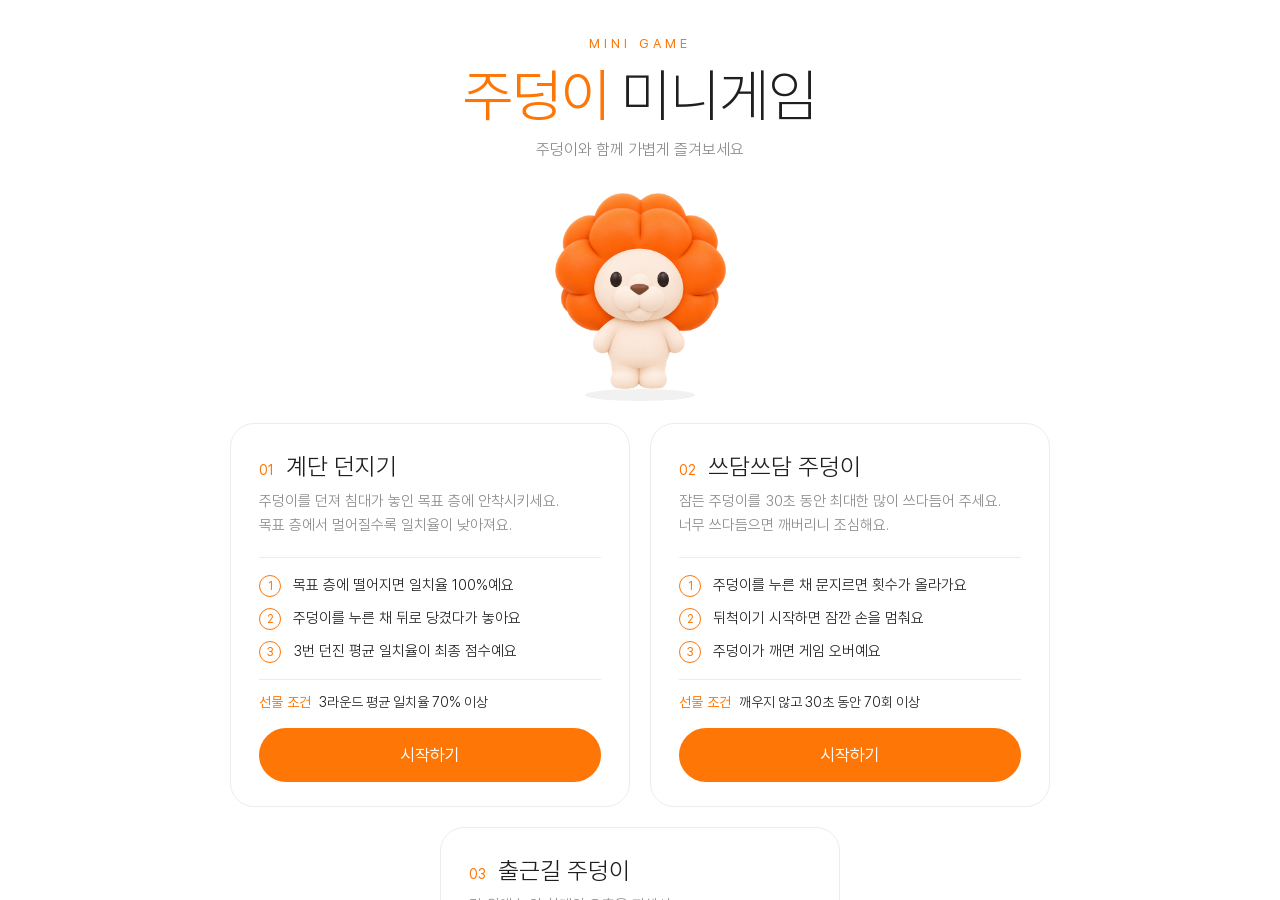
==== index.html @ 192bb9e8 "Add files via upload" ====
<!DOCTYPE html>
<html lang="ko">
<head>
<meta charset="utf-8">
<meta name="viewport" content="width=device-width, initial-scale=1, maximum-scale=1, user-scalable=no">
<title>주덩이 미니게임</title>
<link rel="stylesheet" href="css/style.css">
</head>
<body>

<!-- 시작 페이지 -->
<section id="home" class="screen on">
 <div class="home-inner">
  <div class="home-head">
    <div class="eyebrow">MINI GAME</div>
    <h1 class="home-title"><b>주덩이</b> 미니게임</h1>
    <p class="home-sub">주덩이와 함께 가볍게 즐겨보세요</p>
  </div>
  <div class="hero"><img src="images/judeong.png" alt="주덩이" draggable="false"></div>
  <div class="cards">
    <div class="card">
      <div class="card-top"><span class="card-no">01</span><h2 class="card-title">계단 던지기</h2></div>
      <p class="card-desc">주덩이를 던져 침대가 놓인 목표 층에 안착시키세요.<br>목표 층에서 멀어질수록 일치율이 낮아져요.</p>
      <ul class="how">
        <li><span>1</span>목표 층에 떨어지면 일치율 100%예요</li>
        <li><span>2</span>주덩이를 누른 채 뒤로 당겼다가 놓아요</li>
        <li><span>3</span>3번 던진 평균 일치율이 최종 점수예요</li>
      </ul>
      <div class="gift"><i>선물 조건</i>3라운드 평균 일치율 70% 이상</div>
      <button class="btn btn-point" id="startBtn">시작하기</button>
    </div>
    <div class="card">
      <div class="card-top"><span class="card-no">02</span><h2 class="card-title">쓰담쓰담 주덩이</h2></div>
      <p class="card-desc">잠든 주덩이를 30초 동안 최대한 많이 쓰다듬어 주세요.<br>너무 쓰다듬으면 깨버리니 조심해요.</p>
      <ul class="how">
        <li><span>1</span>주덩이를 누른 채 문지르면 횟수가 올라가요</li>
        <li><span>2</span>뒤척이기 시작하면 잠깐 손을 멈춰요</li>
        <li><span>3</span>주덩이가 깨면 게임 오버예요</li>
      </ul>
      <div class="gift"><i>선물 조건</i>깨우지 않고 30초 동안 70회 이상</div>
      <button class="btn btn-point" id="petStartBtn">시작하기</button>
    </div>
    <div class="card">
      <div class="card-top"><span class="card-no">03</span><h2 class="card-title">출근길 주덩이</h2></div>
      <p class="card-desc">길 위에 놓인 침대의 유혹을 피해서<br>회사까지 무사히 출근해 주세요.</p>
      <ul class="how">
        <li><span>1</span>← → 키나 화면 왼쪽·오른쪽을 눌러 길을 바꿔요</li>
        <li><span>2</span>침대·베개·이불·소파에 3번 닿으면 잠들어요</li>
        <li><span>3</span>커피를 마시면 졸음이 1칸 줄어요</li>
      </ul>
      <div class="gift"><i>선물 조건</i>잠들지 않고 회사(500m)까지 도착하기</div>
      <button class="btn btn-point" id="cmStartBtn">시작하기</button>
    </div>
  </div>
 </div>
</section>

<!-- 계단 던지기 -->
<section id="game" class="screen">
  <header class="topbar">
    <button class="back" id="backBtn" aria-label="처음으로">
      <svg width="18" height="18" viewBox="0 0 24 24" fill="none" stroke="currentColor" stroke-width="1.5" stroke-linecap="round" stroke-linejoin="round"><path d="M15 18l-6-6 6-6"/></svg>
      <span>처음으로</span>
    </button>
    <div class="target"><small>목표</small><strong id="targetTxt">7층</strong></div>
    <div class="round"><span class="goal-chip">선물 조건 평균 70%</span>라운드 <b id="roundTxt">1</b> / 3</div>
  </header>
  <div class="stage" id="stage">
    <canvas id="cv"></canvas>
    <div class="hint" id="hint">주덩이를 누른 채 뒤로 당겼다 놓아 던지세요</div>
    <div class="goal-pop" id="goalPop">골인!</div>

    <div class="result" id="resultCard">
      <span class="r-badge" id="rBadge">침대 골인</span>
      <div class="r-pct"><span id="rPct">0</span><em>%</em></div>
      <div class="r-label">일치율</div>
      <div class="r-floors">
        <div><small>목표 층</small><b id="rTarget">7층</b></div>
        <div><small>착지 층</small><b id="rLand">5층</b></div>
      </div>
      <button class="btn btn-point" id="nextBtn">다음 라운드</button>
    </div>

    <div class="result" id="finalCard">
      <span class="r-badge" id="fBadge">최종 결과</span>
      <div class="r-pct"><span id="fPct">0</span><em>%</em></div>
      <div class="r-label">평균 일치율</div>
      <div class="r-goal" id="fGoal"></div>
      <ul class="r-list" id="fList"></ul>
      <div class="r-actions">
        <button class="btn btn-point" id="againBtn">다시 하기</button>
        <button class="btn btn-line" id="homeBtn">처음으로</button>
      </div>
    </div>
  </div>
</section>

<!-- 쓰담쓰담 주덩이 -->
<section id="pet" class="screen">
  <header class="topbar">
    <button class="back" id="petBack" aria-label="처음으로">
      <svg width="18" height="18" viewBox="0 0 24 24" fill="none" stroke="currentColor" stroke-width="1.5" stroke-linecap="round" stroke-linejoin="round"><path d="M15 18l-6-6 6-6"/></svg>
      <span>처음으로</span>
    </button>
    <div class="pill" id="petPill"><small>쓰다듬기</small><strong id="petCount">0</strong><span>회</span><em>/ 70</em></div>
    <div class="clock" id="clock"><b id="petTime">30.0</b> 초</div>
  </header>
  <div class="timebar"><i id="petBar"></i></div>
  <div class="pet-stage" id="petStage">
    <div class="pet-wrap" id="petWrap">
      <div class="pet-shadow"></div>
      <div class="pet-body" id="petBody">
        <img id="petSleep" src="images/judeong-sleep.png" alt="자고 있는 주덩이" draggable="false">
        <img id="petAwake" src="images/judeong.png" alt="깬 주덩이" draggable="false">
        <div class="bubble" id="bubble"></div>
      </div>
      <div class="mark" id="mark">!?</div>
      <div class="talk" id="talk">으음…</div>
    </div>
    <div class="hint" id="petHint">주덩이를 누른 채 문질러 쓰다듬어 주세요</div>

    <div class="result" id="petResult">
      <span class="r-badge" id="pBadge">성공</span>
      <div class="r-pct"><span id="pCount">0</span><em>회</em></div>
      <div class="r-label" id="pLabel">쓰다듬은 횟수</div>
      <div class="r-goal" id="pGoal"></div>
      <div class="r-floors">
        <div><small id="pLeftLabel">남은 시간</small><b id="pLeft">0초</b></div>
        <div><small>최고 기록</small><b id="pBest">0회</b></div>
      </div>
      <div class="r-actions" style="margin-top:0">
        <button class="btn btn-point" id="petAgain">다시 하기</button>
        <button class="btn btn-line" id="petHome">처음으로</button>
      </div>
    </div>
  </div>
</section>

<!-- 출근길 주덩이 -->
<section id="commute" class="screen">
  <header class="topbar">
    <button class="back" id="cmBack" aria-label="처음으로">
      <svg width="18" height="18" viewBox="0 0 24 24" fill="none" stroke="currentColor" stroke-width="1.5" stroke-linecap="round" stroke-linejoin="round"><path d="M15 18l-6-6 6-6"/></svg>
      <span>처음으로</span>
    </button>
    <div class="pill" id="cmPill"><small>회사까지</small><strong id="cmLeft">500</strong><span>m</span></div>
    <div class="drowsy" id="cmDrowsy"><small>졸음</small><i></i><i></i><i></i></div>
  </header>
  <div class="timebar"><i id="cmBar" style="transform:scaleX(0)"></i></div>
  <div class="cm-stage" id="cmStage">
    <canvas id="cmCv"></canvas>

    <aside class="cm-side" id="cmLeftPanel">
      <div class="cm-panel">
        <b>조작 방법</b>
        <div class="cm-row"><span class="key">←</span><span class="key">→</span><em>키보드</em></div>
        <div class="cm-row"><span class="tap"><i></i><i></i></span><em>화면 왼쪽 · 오른쪽 터치</em></div>
        <div class="cm-legend">
          <div><i>피해요</i>침대 · 베개 · 이불 · 소파</div>
          <div><i>먹어요</i>커피 (졸음 1칸 회복)</div>
        </div>
      </div>
      <div class="cm-panel cm-drowsy-card" id="cmDrowsyCard">
        <b>졸음</b>
        <div class="zz" id="cmZz"><i>Z</i><i>Z</i><i>Z</i></div>
        <p id="cmDrowsyTxt">3번 부딪히면 잠들어요</p>
      </div>
    </aside>
    <aside class="cm-side" id="cmRightPanel">
      <div class="cm-track">
        <div class="cm-end">
          <svg width="26" height="26" viewBox="0 0 24 24" fill="none" stroke="currentColor" stroke-width="1.5" stroke-linecap="round" stroke-linejoin="round" aria-hidden="true"><path d="M4 21V5a1 1 0 0 1 1-1h9a1 1 0 0 1 1 1v16"/><path d="M15 10h4a1 1 0 0 1 1 1v10"/><path d="M3 21h18"/><path d="M8 8h3M8 12h3M8 16h3"/></svg>
          회사 500m
        </div>
        <div class="cm-rail"><div class="cm-fill" id="cmFill"></div>
          <div class="cm-marker" id="cmMarker"><img src="images/judeong.png" alt=""><span id="cmMarkerTxt">0m</span></div>
        </div>
        <div class="cm-end">집 0m</div>
      </div>
    </aside>

    <div class="cm-count" id="cmCount">3</div>
    <div class="cm-banner" id="cmBanner"></div>
    <div class="hint" id="cmHint">← → 키 또는 화면 왼쪽·오른쪽을 눌러 길을 바꿔요</div>

    <div class="result" id="cmResult">
      <span class="r-badge" id="cmBadge">출근 성공</span>
      <div class="r-pct" id="cmBig">0<em>초</em></div>
      <div class="r-label" id="cmLabel">회사까지 걸린 시간</div>
      <div class="r-goal" id="cmNote"></div>
      <div class="r-floors">
        <div><small id="cmL1">부딪힌 횟수</small><b id="cmV1">0번</b></div>
        <div><small id="cmL2">마신 커피</small><b id="cmV2">0잔</b></div>
      </div>
      <div class="r-actions" style="margin-top:0">
        <button class="btn btn-point" id="cmAgain">다시 하기</button>
        <button class="btn btn-line" id="cmHome">처음으로</button>
      </div>
    </div>
  </div>
</section>

<script src="js/stairs.js"></script>
<script src="js/pet.js"></script>
<script src="js/commute.js"></script>
</body>
</html>
---- css/style.css ----
/* 폰트: Pretendard (ExtraLight 200 / Light 300 / Regular 400) */
@font-face{font-family:'Pretendard';font-weight:200;font-style:normal;font-display:swap;src:url('../fonts/Pretendard-ExtraLight.woff2') format('woff2')}
@font-face{font-family:'Pretendard';font-weight:300;font-style:normal;font-display:swap;src:url('../fonts/Pretendard-Light.woff2') format('woff2')}
@font-face{font-family:'Pretendard';font-weight:400;font-style:normal;font-display:swap;src:url('../fonts/Pretendard-Regular.woff2') format('woff2')}
:root{
  --point:#FE7606;
  --point-soft:#FFF3EA;
  --ink:#1F1F1F;
  --sub:#8A8A8A;
  --line:#ECECEC;
  --bg:#FFFFFF;
}
*{box-sizing:border-box;margin:0;padding:0;-webkit-tap-highlight-color:transparent}
html,body{height:100%;background:var(--bg);color:var(--ink);
  font-family:'Pretendard',-apple-system,BlinkMacSystemFont,'Apple SD Gothic Neo',sans-serif;
  font-weight:300;overflow:hidden;word-break:keep-all;-webkit-user-select:none;user-select:none;-webkit-touch-callout:none}
button{font-family:inherit;font-weight:400;cursor:pointer;border:none;background:none;color:inherit}
.screen{position:fixed;inset:0;display:none}
.screen.on{display:flex}

/* ---------- 시작 페이지 ---------- */
#home{overflow-y:auto;-webkit-overflow-scrolling:touch}
.home-inner{margin:auto;display:flex;flex-direction:column;align-items:center;padding:36px 28px;gap:clamp(20px,3.6vh,36px);width:100%}
.cards{display:flex;flex-wrap:wrap;justify-content:center;gap:20px;width:100%}
.card{display:flex;flex-direction:column}
.card .btn{margin-top:auto}
.home-head{text-align:center}
.eyebrow{font-size:13px;letter-spacing:.32em;color:var(--point);font-weight:400}
.home-title{font-size:clamp(36px,5.4vw,58px);font-weight:200;letter-spacing:-.02em;margin-top:10px}
.home-title b{font-weight:300;color:var(--point)}
.home-sub{margin-top:10px;color:var(--sub);font-size:16px}
.hero{width:clamp(130px,19vh,210px);aspect-ratio:315/360;position:relative}
.hero img{width:100%;height:100%;object-fit:contain;animation:bob 2.6s ease-in-out infinite}
.hero::after{content:"";position:absolute;left:18%;right:18%;bottom:-10px;height:12px;border-radius:50%;
  background:#F1F1F1;animation:shadow 2.6s ease-in-out infinite;z-index:-1}
@keyframes bob{0%,100%{transform:translateY(0)}50%{transform:translateY(-12px)}}
@keyframes shadow{0%,100%{transform:scaleX(1)}50%{transform:scaleX(.8)}}

.card{width:min(400px,100%);border:1px solid var(--line);border-radius:24px;padding:28px 28px 24px;background:#fff}
.card-top{display:flex;align-items:baseline;gap:12px}
.card-no{font-size:14px;color:var(--point);font-weight:400}
.card-title{font-size:24px;font-weight:300}
.card-desc{color:var(--sub);font-size:15px;margin-top:8px;line-height:1.6}
.how{list-style:none;margin:20px 0 22px;border-top:1px solid var(--line);padding-top:16px;display:grid;gap:10px}
.how li{display:flex;gap:12px;font-size:15px;line-height:1.5}
.how li span{flex:none;width:22px;height:22px;border-radius:50%;border:1px solid var(--point);color:var(--point);
  font-size:12px;display:grid;place-items:center;font-weight:400;margin-top:1px}
.btn{display:block;width:100%;height:54px;border-radius:999px;font-size:17px;transition:transform .12s, background .2s}
.btn:active{transform:scale(.98)}
.btn-point{background:var(--point);color:#fff}
.btn-point:hover{background:#F06E00}
.btn-line{border:1px solid var(--line);background:#fff}
.btn-line:hover{border-color:#D6D6D6}

/* ---------- 게임 ---------- */
#game{flex-direction:column}
.topbar{flex:none;height:76px;display:grid;grid-template-columns:1fr auto 1fr;align-items:center;padding:0 24px;position:relative;z-index:2}
.back{justify-self:start;font-size:15px;color:var(--sub);font-weight:300;padding:10px 4px;display:flex;align-items:center;gap:6px}
.back:hover{color:var(--ink)}
.target{display:flex;align-items:center;gap:12px;border:1px solid var(--point);border-radius:999px;padding:9px 22px 9px 18px;background:#fff}
.target small{font-size:13px;color:var(--point);font-weight:400;letter-spacing:.06em}
.target strong{font-size:24px;font-weight:300}
.round{justify-self:end;font-size:15px;color:var(--sub)}
.round b{color:var(--ink);font-weight:400}
.stage{flex:1;position:relative;min-height:0}
#cv{position:absolute;inset:0;width:100%;height:100%;touch-action:none;display:block}
.hint{position:absolute;left:50%;bottom:22px;transform:translateX(-50%);font-size:14px;color:var(--sub);
  background:rgba(255,255,255,.9);padding:8px 16px;border-radius:999px;border:1px solid var(--line);white-space:nowrap;transition:opacity .3s;pointer-events:none}
.hint.hide{opacity:0}

.result{position:absolute;left:50%;top:50%;transform:translate(-50%,-44%) scale(.96);opacity:0;pointer-events:none;
  width:min(360px,86vw);background:#fff;border:1px solid var(--line);border-radius:24px;padding:26px 26px 22px;text-align:center;
  box-shadow:0 18px 50px rgba(0,0,0,.06);transition:opacity .25s, transform .25s}
.result.on{opacity:1;pointer-events:auto;transform:translate(-50%,-50%) scale(1)}
.r-badge{display:inline-block;font-size:13px;color:var(--point);border:1px solid var(--point);border-radius:999px;padding:4px 12px;font-weight:400}
.r-badge.win{background:var(--point);color:#fff}
.r-goal{font-size:13px;color:var(--sub);margin-top:10px}
.goal-chip{font-size:13px;color:var(--point);margin-right:14px;font-weight:400}
.gift{display:flex;align-items:center;gap:8px;font-size:14px;color:var(--ink);margin:-6px 0 18px;padding-top:14px;border-top:1px solid var(--line)}
.gift i{font-style:normal;color:var(--point);font-weight:400}
.pill em{font-style:normal;font-size:14px;color:var(--sub);margin-left:2px}
.pill.reached{background:var(--point)}
.pill.reached small,.pill.reached strong,.pill.reached span,.pill.reached em{color:#fff}
.r-badge.miss{color:var(--sub);border-color:var(--line)}
.r-pct{font-size:72px;font-weight:200;letter-spacing:-.03em;line-height:1.1;margin-top:12px}
.r-pct em{font-style:normal;font-size:30px;margin-left:2px;color:var(--point)}
.r-label{font-size:13px;color:var(--sub);margin-top:2px}
.r-floors{display:grid;grid-template-columns:1fr 1fr;margin:20px 0 20px;border-top:1px solid var(--line);border-bottom:1px solid var(--line)}
.r-floors div{padding:14px 0}
.r-floors div+div{border-left:1px solid var(--line)}
.r-floors small{display:block;font-size:12px;color:var(--sub)}
.r-floors b{font-size:22px;font-weight:300}
.r-list{list-style:none;margin:18px 0 6px;border-top:1px solid var(--line)}
.r-list li{display:flex;justify-content:space-between;padding:12px 4px;border-bottom:1px solid var(--line);font-size:15px}
.r-list li span{color:var(--sub)}
.r-list li b{font-weight:300}
.r-list li .goal{color:var(--point);font-size:12px;margin-left:6px;font-weight:400}
.r-actions{display:grid;gap:10px;margin-top:18px}

.goal-pop{position:absolute;pointer-events:none;font-size:34px;font-weight:300;color:var(--point);
  transform:translate(-50%,-50%);opacity:0;white-space:nowrap}
.goal-pop.go{animation:pop 1.3s ease-out forwards}
@keyframes pop{0%{opacity:0;transform:translate(-50%,-30%) scale(.6)}20%{opacity:1;transform:translate(-50%,-80%) scale(1.08)}
  70%{opacity:1;transform:translate(-50%,-110%) scale(1)}100%{opacity:0;transform:translate(-50%,-140%) scale(1)}}


/* ---------- 쓰담쓰담 ---------- */
#pet{flex-direction:column}
.pill{display:flex;align-items:baseline;gap:8px;border:1px solid var(--point);border-radius:999px;padding:9px 22px;background:#fff}
.pill small{font-size:13px;color:var(--point);font-weight:400;letter-spacing:.04em}
.pill strong{font-size:24px;font-weight:300;min-width:1.4em;text-align:center;display:inline-block}
.pill strong.bump{animation:bump .18s ease-out}
@keyframes bump{50%{transform:scale(1.18);color:var(--point)}}
.pill span{font-size:15px}
.clock{justify-self:end;font-size:15px;color:var(--sub)}
.clock b{font-size:22px;font-weight:300;color:var(--ink);font-variant-numeric:tabular-nums;display:inline-block;min-width:2.6em;text-align:right}
.clock.low b{color:var(--point)}
.timebar{flex:none;height:3px;background:#F2F2F2;margin:0 24px;border-radius:3px;overflow:hidden}
.timebar i{display:block;height:100%;width:100%;background:var(--point);transform-origin:left center}
.pet-stage{flex:1;position:relative;min-height:0;touch-action:none;overflow:hidden}
.pet-stage::after{content:"";position:absolute;inset:0;pointer-events:none;box-shadow:inset 0 0 0 0 rgba(254,118,6,0);transition:box-shadow .3s}
.pet-stage.warn::after{animation:alertRing .5s ease-in-out infinite alternate}
@keyframes alertRing{from{box-shadow:inset 0 0 0 3px rgba(254,118,6,.18)}to{box-shadow:inset 0 0 0 10px rgba(254,118,6,.28)}}
.pet-wrap{position:absolute;left:50%;top:52%;transform:translate(-50%,-50%);
  width:min(620px,74vw,calc((100vh - 210px) * 1.15));aspect-ratio:900/639}
.pet-body{position:absolute;inset:0;transform-origin:50% 92%;will-change:transform}
.pet-body img{position:absolute;inset:0;width:100%;height:100%;object-fit:contain;pointer-events:none}
#petAwake{left:50%;bottom:0;top:auto;width:auto;height:100%;inset:auto auto 0 50%;transform:translateX(-50%);display:none}
.pet-wrap.awake #petSleep{display:none}
.pet-wrap.awake #petAwake{display:block;animation:jump .55s cubic-bezier(.2,.9,.3,1.2)}
@keyframes jump{0%{transform:translateX(-50%) translateY(10%) scale(.9,1.05)}45%{transform:translateX(-50%) translateY(-14%) scale(.96,1.04)}
  75%{transform:translateX(-50%) translateY(0) scale(1.06,.94)}100%{transform:translateX(-50%) translateY(0) scale(1)}}
.pet-shadow{position:absolute;left:14%;right:8%;bottom:-2%;height:7%;border-radius:50%;background:#F3F3F3;z-index:-1}
.bubble{position:absolute;left:58.5%;top:79.5%;width:8%;aspect-ratio:1;border-radius:50%;
  background:rgba(255,255,255,.55);border:1.5px solid #CFE3EE;transform:translate(0,-50%) scale(.6);transform-origin:0 50%;transition:opacity .2s}
.bubble::after{content:"";position:absolute;left:22%;top:20%;width:22%;height:22%;border-radius:50%;background:#fff}
.bubble.gone{opacity:0}
.bubble.pop{animation:bpop .25s ease-out forwards}
@keyframes bpop{0%{opacity:1}100%{opacity:0;transform:translate(0,-50%) scale(1.6)}}
.fx{position:absolute;pointer-events:none;white-space:nowrap}
.zzz{color:#BDBDBD;font-weight:300;animation:zzz 2.6s ease-out forwards}
@keyframes zzz{0%{opacity:0;transform:translate(0,0) scale(.6) rotate(-8deg)}15%{opacity:1}
  100%{opacity:0;transform:translate(60px,-120px) scale(1.15) rotate(8deg)}}
.poof{color:#9FC4D8;font-size:15px;animation:poof .7s ease-out forwards}
@keyframes poof{0%{opacity:0;transform:translate(-50%,0)}30%{opacity:1}100%{opacity:0;transform:translate(-50%,-26px)}}
.twitch{color:var(--sub);font-size:16px;animation:poof 1s ease-out forwards}
.heart{width:22px;height:22px;margin:-11px 0 0 -11px;animation:heart .9s ease-out forwards}
@keyframes heart{0%{opacity:0;transform:translate(0,0) scale(.4)}20%{opacity:1;transform:translate(0,-8px) scale(1.05)}
  100%{opacity:0;transform:translate(var(--dx),-70px) scale(.8)}}
.mark{position:absolute;left:66%;top:-4%;font-size:clamp(34px,5vw,54px);font-weight:300;color:var(--point);opacity:0;transform:translate(-50%,0) scale(.5);transition:opacity .2s, transform .2s}
.mark.on{opacity:1;transform:translate(-50%,0) scale(1);animation:markShake .35s ease-in-out infinite}
.mark.big{font-size:clamp(56px,8vw,88px);top:-26%;animation:none}
@keyframes markShake{0%,100%{rotate:-6deg}50%{rotate:6deg}}
.talk{position:absolute;left:12%;top:2%;font-size:16px;padding:8px 14px;border:1px solid var(--line);border-radius:16px 16px 16px 4px;background:#fff;
  opacity:0;transform:translateY(6px);transition:opacity .2s, transform .2s;white-space:nowrap}
.talk.on{opacity:1;transform:translateY(0)}

@media (max-width:700px){
  .goal-chip{display:none}
  .pill{padding:7px 16px}.pill strong{font-size:20px}.timebar{margin:0 14px}
  .topbar{padding:0 14px;height:68px}
  .target{padding:7px 16px 7px 14px}.target strong{font-size:20px}
  .back span{display:none}
}

/* ---------- 03 출근길 주덩이 ---------- */
#commute{flex-direction:column}
.drowsy{justify-self:end;display:flex;align-items:center;gap:8px}
.drowsy small{font-size:14px;color:#C55400;font-weight:400;margin-right:2px}
.drowsy i{width:20px;height:20px;border-radius:50%;border:1.5px solid #CFCFCF;box-sizing:border-box;transition:background .2s,border-color .2s}
.drowsy i.on{background:var(--point);border-color:var(--point)}
.cm-stage{flex:1;position:relative;min-height:0;touch-action:none;overflow:hidden;-webkit-user-select:none;user-select:none}
.cm-stage::after{content:"";position:absolute;inset:0;pointer-events:none}
.cm-stage.flash::after{animation:cmFlash .6s ease-out}
@keyframes cmFlash{0%{box-shadow:inset 0 0 0 10px rgba(254,118,6,.32)}100%{box-shadow:inset 0 0 0 0 rgba(254,118,6,0)}}
#cmCv{position:absolute;inset:0;width:100%;height:100%;display:block}
.cm-side{position:absolute;top:24px;width:230px;display:none}
.cm-stage.wide .cm-side{display:block}
.cm-panel{background:#fff;border:1px solid var(--line);border-radius:20px;padding:20px;display:grid;gap:14px}
.cm-panel b{font-size:14px;font-weight:400}
.cm-row{display:flex;align-items:center;gap:8px}
.cm-row em{font-style:normal;font-size:14px;color:var(--sub);margin-left:4px}
.key{width:34px;height:34px;border:1px solid #D9D9D9;border-radius:8px;display:grid;place-items:center;font-size:15px}
.tap{width:76px;height:34px;border:1px solid #D9D9D9;border-radius:8px;display:flex;overflow:hidden}
.tap i{flex:1}.tap i:first-child{background:#FFF4EB}.tap i+i{border-left:1px solid #D9D9D9}
.cm-legend{border-top:1px solid var(--line);padding-top:14px;display:grid;gap:8px;font-size:13px;line-height:1.5}
.cm-legend i{font-style:normal;color:#C55400;font-weight:400;margin-right:8px}
.cm-track{height:100%;display:flex;flex-direction:column;align-items:center;gap:34px}
#cmRightPanel{bottom:24px}
.cm-end{display:flex;flex-direction:column;align-items:center;gap:4px;font-size:13px;color:var(--sub)}
.cm-rail{flex:1;width:4px;border-radius:2px;background:#E6E6E6;position:relative}
.cm-fill{position:absolute;left:0;right:0;bottom:0;border-radius:2px;background:var(--point)}
.cm-marker{position:absolute;left:50%;transform:translate(-50%,-50%);width:44px;height:44px;border-radius:50%;background:#fff;border:2px solid var(--point);box-sizing:border-box;overflow:visible}
.cm-marker img{width:34px;display:block;margin:3px auto 0;border-radius:0 0 50% 50%;clip-path:circle(18px at 50% 46%)}
.cm-marker span{position:absolute;left:52px;top:50%;transform:translateY(-50%);font-size:13px;color:#C55400;font-weight:400;white-space:nowrap}
.cm-count{position:absolute;left:50%;top:42%;transform:translate(-50%,-50%) scale(.6);font-size:120px;font-weight:200;color:var(--point);opacity:0;pointer-events:none}
.cm-count.on{animation:cmCount 1s ease-out forwards}
@keyframes cmCount{0%{opacity:0;transform:translate(-50%,-50%) scale(.6)}25%{opacity:1;transform:translate(-50%,-50%) scale(1.05)}80%{opacity:1;transform:translate(-50%,-50%) scale(1)}100%{opacity:0;transform:translate(-50%,-50%) scale(1)}}
@media (max-width:700px){.drowsy small{display:none}}

#cmLeftPanel{display:none;flex-direction:column;gap:14px}
.cm-stage.wide #cmLeftPanel{display:flex}
#commute.wide .drowsy{visibility:hidden}
.cm-drowsy-card .zz{display:flex;gap:10px}
.cm-drowsy-card .zz i{font-style:normal;width:46px;height:46px;border-radius:50%;border:1.5px solid #D6D6D6;box-sizing:border-box;
  display:grid;place-items:center;font-size:20px;color:#C9C9C9;transition:background .2s,border-color .2s,color .2s}
.cm-drowsy-card .zz i.on{background:var(--point);border-color:var(--point);color:#fff}
.cm-drowsy-card p{margin:0;font-size:14px;color:var(--sub)}
.cm-drowsy-card.danger p{color:#C55400;font-weight:400}
.cm-drowsy-card.bump{animation:cardBump .45s ease-out}
@keyframes cardBump{0%{transform:scale(1)}30%{transform:scale(1.05);border-color:var(--point)}100%{transform:scale(1)}}
.cm-banner{position:absolute;left:50%;top:30%;transform:translate(-50%,-50%);font-size:clamp(34px,5vw,52px);font-weight:300;
  white-space:nowrap;opacity:0;pointer-events:none;padding:14px 30px;border-radius:999px;background:rgba(255,255,255,.92)}
.cm-banner.win{color:var(--point);border:1.5px solid var(--point)}
.cm-banner.sleep{color:#4A4A4A;border:1.5px solid #D6D6D6}
.cm-banner.on{animation:bannerIn 2s ease-out forwards}
@keyframes bannerIn{0%{opacity:0;transform:translate(-50%,-30%) scale(.7)}18%{opacity:1;transform:translate(-50%,-50%) scale(1.06)}
  30%{transform:translate(-50%,-50%) scale(1)}85%{opacity:1}100%{opacity:0;transform:translate(-50%,-56%) scale(1)}}
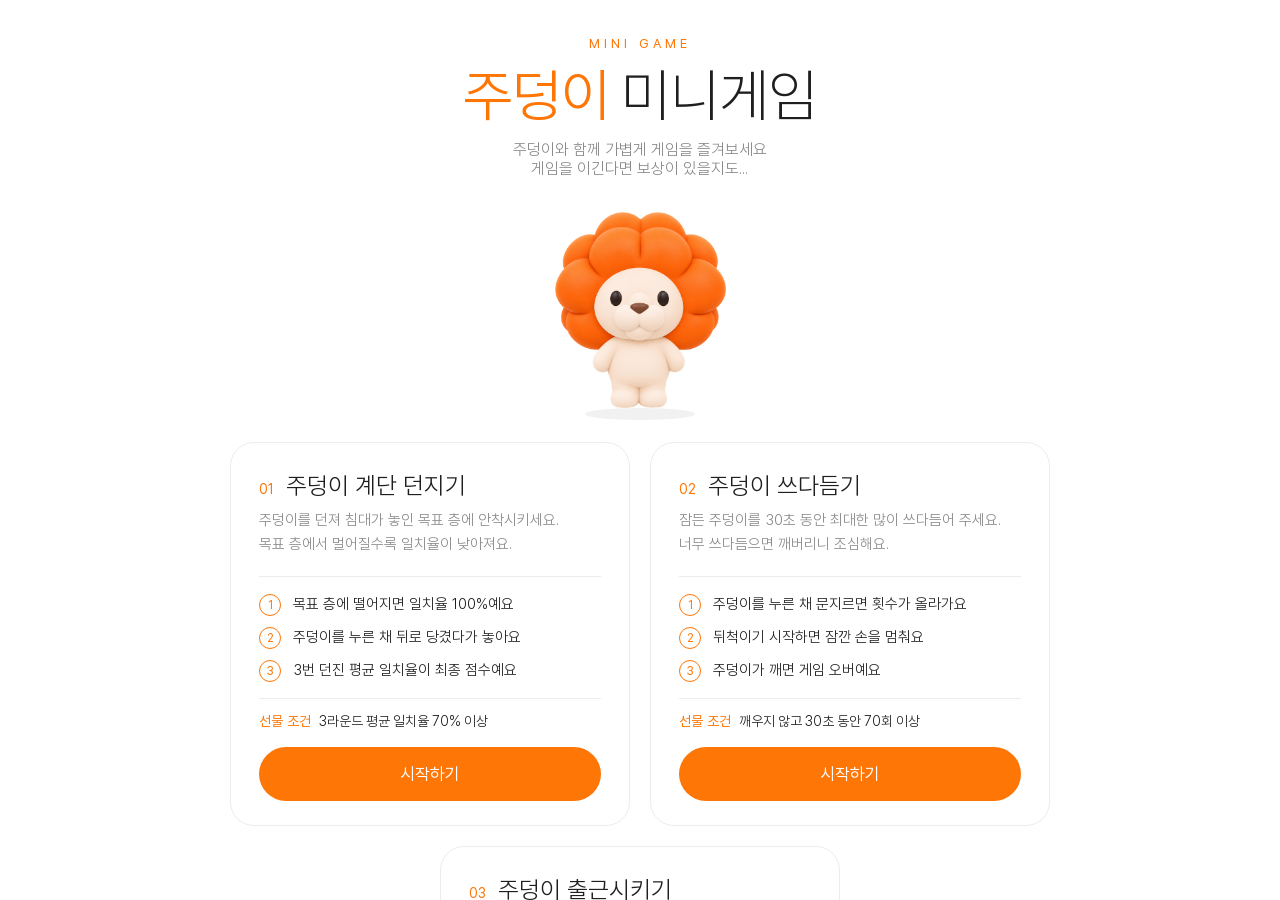
==== commit 5455f4ec: "Add files via upload" ====
--- a/index.html
+++ b/index.html
@@ -14,12 +14,12 @@
   <div class="home-head">
     <div class="eyebrow">MINI GAME</div>
     <h1 class="home-title"><b>주덩이</b> 미니게임</h1>
-    <p class="home-sub">주덩이와 함께 가볍게 즐겨보세요</p>
+    <p class="home-sub">주덩이와 함께 가볍게 게임을 즐겨보세요<br>게임을 이긴다면 보상이 있을지도...</p>
   </div>
   <div class="hero"><img src="images/judeong.png" alt="주덩이" draggable="false"></div>
   <div class="cards">
     <div class="card">
-      <div class="card-top"><span class="card-no">01</span><h2 class="card-title">계단 던지기</h2></div>
+      <div class="card-top"><span class="card-no">01</span><h2 class="card-title">주덩이 계단 던지기</h2></div>
       <p class="card-desc">주덩이를 던져 침대가 놓인 목표 층에 안착시키세요.<br>목표 층에서 멀어질수록 일치율이 낮아져요.</p>
       <ul class="how">
         <li><span>1</span>목표 층에 떨어지면 일치율 100%예요</li>
@@ -30,7 +30,7 @@
       <button class="btn btn-point" id="startBtn">시작하기</button>
     </div>
     <div class="card">
-      <div class="card-top"><span class="card-no">02</span><h2 class="card-title">쓰담쓰담 주덩이</h2></div>
+      <div class="card-top"><span class="card-no">02</span><h2 class="card-title">주덩이 쓰다듬기</h2></div>
       <p class="card-desc">잠든 주덩이를 30초 동안 최대한 많이 쓰다듬어 주세요.<br>너무 쓰다듬으면 깨버리니 조심해요.</p>
       <ul class="how">
         <li><span>1</span>주덩이를 누른 채 문지르면 횟수가 올라가요</li>
@@ -41,7 +41,7 @@
       <button class="btn btn-point" id="petStartBtn">시작하기</button>
     </div>
     <div class="card">
-      <div class="card-top"><span class="card-no">03</span><h2 class="card-title">출근길 주덩이</h2></div>
+      <div class="card-top"><span class="card-no">03</span><h2 class="card-title">주덩이 출근시키기</h2></div>
       <p class="card-desc">길 위에 놓인 침대의 유혹을 피해서<br>회사까지 무사히 출근해 주세요.</p>
       <ul class="how">
         <li><span>1</span>← → 키나 화면 왼쪽·오른쪽을 눌러 길을 바꿔요</li>
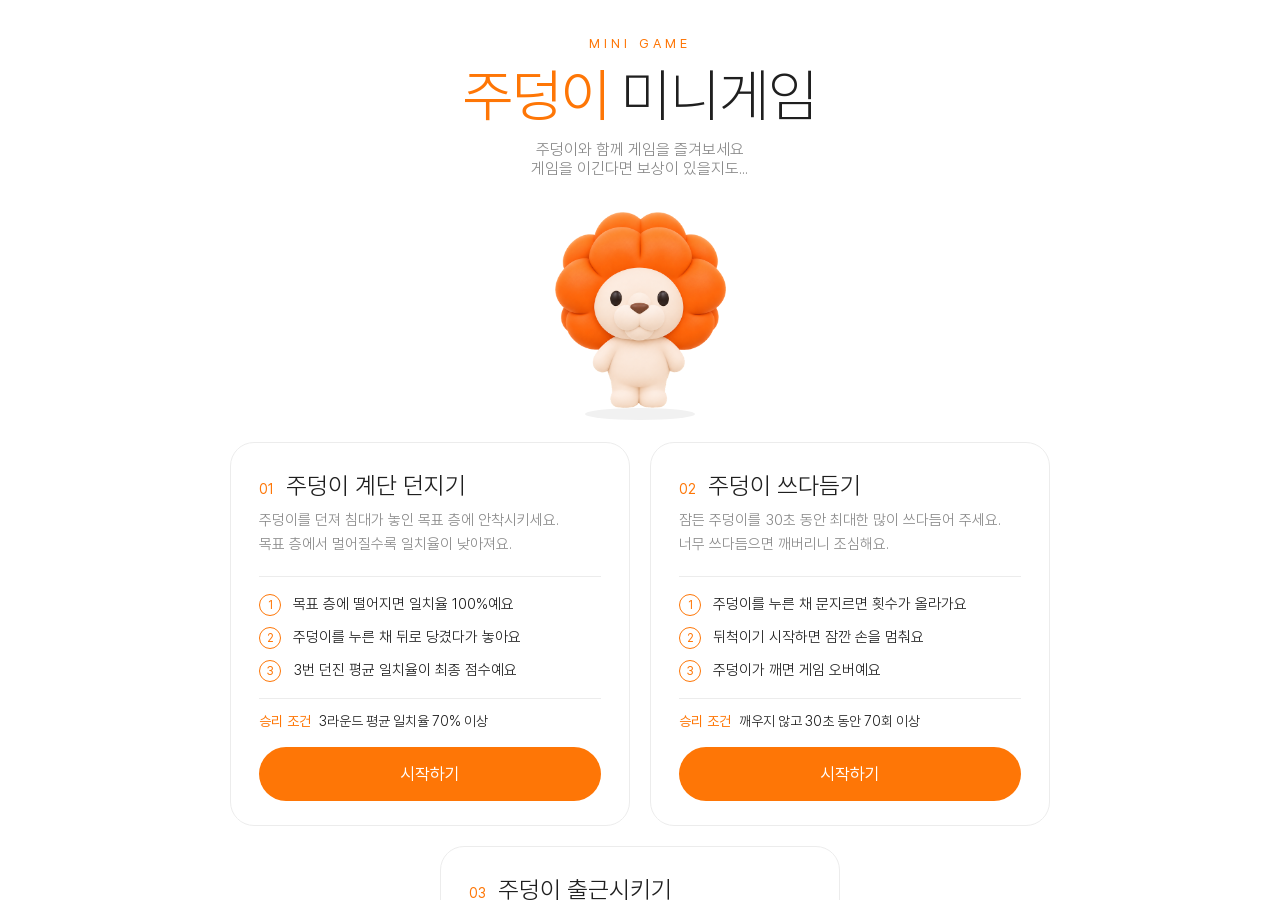
==== commit 452a0540: "Add files via upload" ====
--- a/index.html
+++ b/index.html
@@ -14,7 +14,7 @@
   <div class="home-head">
     <div class="eyebrow">MINI GAME</div>
     <h1 class="home-title"><b>주덩이</b> 미니게임</h1>
-    <p class="home-sub">주덩이와 함께 가볍게 게임을 즐겨보세요<br>게임을 이긴다면 보상이 있을지도...</p>
+    <p class="home-sub">주덩이와 함께 게임을 즐겨보세요<br>게임을 이긴다면 보상이 있을지도...</p>
   </div>
   <div class="hero"><img src="images/judeong.png" alt="주덩이" draggable="false"></div>
   <div class="cards">
@@ -26,7 +26,7 @@
         <li><span>2</span>주덩이를 누른 채 뒤로 당겼다가 놓아요</li>
         <li><span>3</span>3번 던진 평균 일치율이 최종 점수예요</li>
       </ul>
-      <div class="gift"><i>선물 조건</i>3라운드 평균 일치율 70% 이상</div>
+      <div class="gift"><i>승리 조건</i>3라운드 평균 일치율 70% 이상</div>
       <button class="btn btn-point" id="startBtn">시작하기</button>
     </div>
     <div class="card">
@@ -37,7 +37,7 @@
         <li><span>2</span>뒤척이기 시작하면 잠깐 손을 멈춰요</li>
         <li><span>3</span>주덩이가 깨면 게임 오버예요</li>
       </ul>
-      <div class="gift"><i>선물 조건</i>깨우지 않고 30초 동안 70회 이상</div>
+      <div class="gift"><i>승리 조건</i>깨우지 않고 30초 동안 70회 이상</div>
       <button class="btn btn-point" id="petStartBtn">시작하기</button>
     </div>
     <div class="card">
@@ -48,7 +48,7 @@
         <li><span>2</span>침대·베개·이불·소파에 3번 닿으면 잠들어요</li>
         <li><span>3</span>커피를 마시면 졸음이 1칸 줄어요</li>
       </ul>
-      <div class="gift"><i>선물 조건</i>잠들지 않고 회사(500m)까지 도착하기</div>
+      <div class="gift"><i>승리 조건</i>잠들지 않고 회사(500m)까지 도착하기</div>
       <button class="btn btn-point" id="cmStartBtn">시작하기</button>
     </div>
   </div>
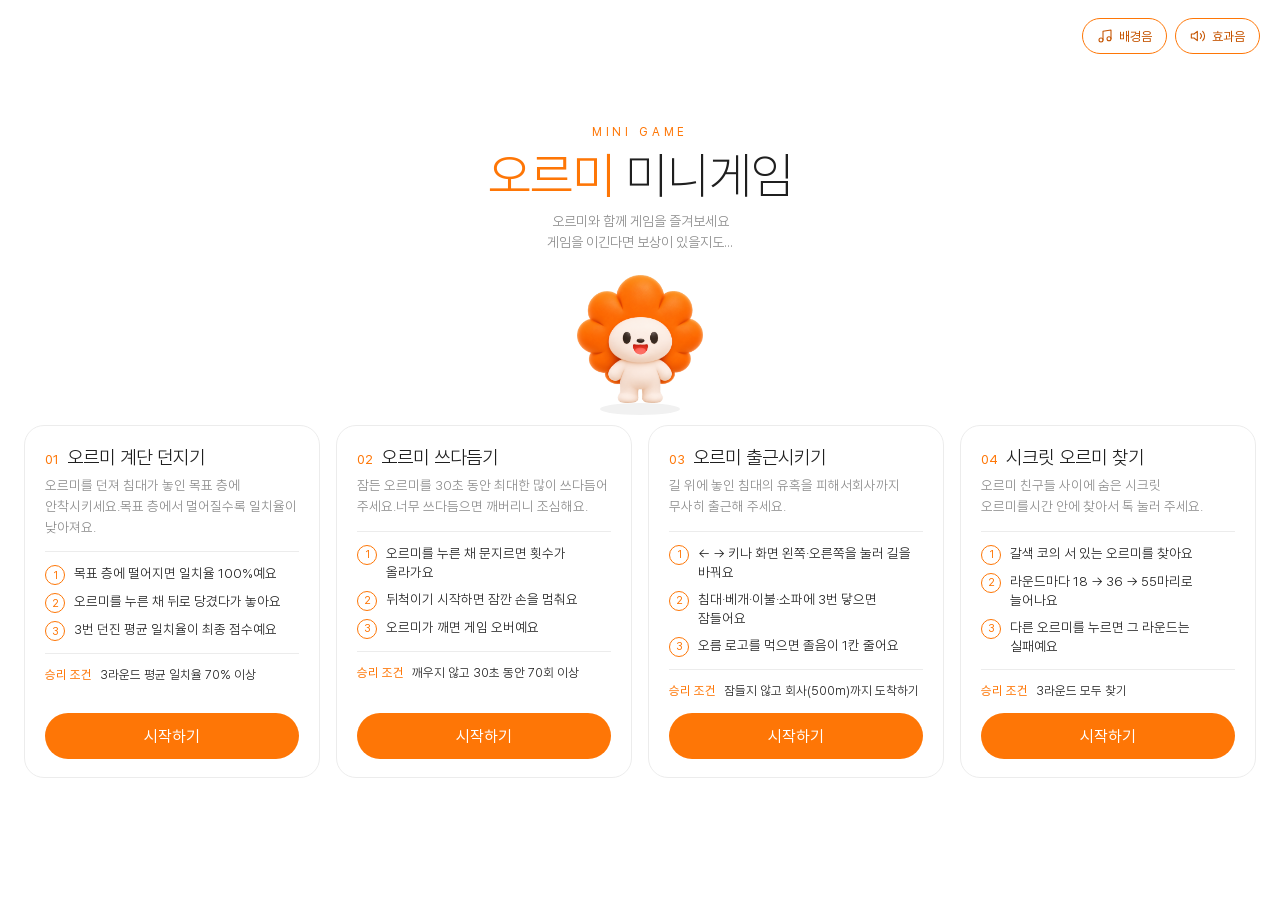
==== commit 3cec3a2c: "Add files via upload" ====
--- a/index.html
+++ b/index.html
@@ -3,53 +3,72 @@
 <head>
 <meta charset="utf-8">
 <meta name="viewport" content="width=device-width, initial-scale=1, maximum-scale=1, user-scalable=no">
-<title>주덩이 미니게임</title>
+<title>오르미 미니게임</title>
 <link rel="stylesheet" href="css/style.css">
 </head>
 <body>
 
 <!-- 시작 페이지 -->
 <section id="home" class="screen on">
+  <div class="snd" aria-label="소리 설정">
+    <button class="snd-btn" id="sndBgm" aria-pressed="true">
+      <svg width="16" height="16" viewBox="0 0 24 24" fill="none" stroke="currentColor" stroke-width="1.6" stroke-linecap="round" stroke-linejoin="round" aria-hidden="true"><path d="M9 18V5l12-2v13"/><circle cx="6" cy="18" r="3"/><circle cx="18" cy="16" r="3"/></svg>배경음
+    </button>
+    <button class="snd-btn" id="sndSfx" aria-pressed="true">
+      <svg width="16" height="16" viewBox="0 0 24 24" fill="none" stroke="currentColor" stroke-width="1.6" stroke-linecap="round" stroke-linejoin="round" aria-hidden="true"><path d="M11 5L6 9H2v6h4l5 4V5z"/><path d="M15.5 8.5a5 5 0 0 1 0 7"/><path d="M19 5a10 10 0 0 1 0 14"/></svg>효과음
+    </button>
+  </div>
  <div class="home-inner">
   <div class="home-head">
     <div class="eyebrow">MINI GAME</div>
-    <h1 class="home-title"><b>주덩이</b> 미니게임</h1>
-    <p class="home-sub">주덩이와 함께 게임을 즐겨보세요<br>게임을 이긴다면 보상이 있을지도...</p>
-  </div>
-  <div class="hero"><img src="images/judeong.png" alt="주덩이" draggable="false"></div>
+    <h1 class="home-title"><b>오르미</b> 미니게임</h1>
+    <p class="home-sub">오르미와 함께 게임을 즐겨보세요<br>게임을 이긴다면 보상이 있을지도...</p>
+  </div>
+  <div class="hero"><img src="images/oreumi-main.png" alt="오르미" draggable="false"></div>
   <div class="cards">
     <div class="card">
-      <div class="card-top"><span class="card-no">01</span><h2 class="card-title">주덩이 계단 던지기</h2></div>
-      <p class="card-desc">주덩이를 던져 침대가 놓인 목표 층에 안착시키세요.<br>목표 층에서 멀어질수록 일치율이 낮아져요.</p>
+      <div class="card-top"><span class="card-no">01</span><h2 class="card-title">오르미 계단 던지기</h2></div>
+      <p class="card-desc">오르미를 던져 침대가 놓인 목표 층에 안착시키세요.<br>목표 층에서 멀어질수록 일치율이 낮아져요.</p>
       <ul class="how">
         <li><span>1</span>목표 층에 떨어지면 일치율 100%예요</li>
-        <li><span>2</span>주덩이를 누른 채 뒤로 당겼다가 놓아요</li>
+        <li><span>2</span>오르미를 누른 채 뒤로 당겼다가 놓아요</li>
         <li><span>3</span>3번 던진 평균 일치율이 최종 점수예요</li>
       </ul>
       <div class="gift"><i>승리 조건</i>3라운드 평균 일치율 70% 이상</div>
       <button class="btn btn-point" id="startBtn">시작하기</button>
     </div>
     <div class="card">
-      <div class="card-top"><span class="card-no">02</span><h2 class="card-title">주덩이 쓰다듬기</h2></div>
-      <p class="card-desc">잠든 주덩이를 30초 동안 최대한 많이 쓰다듬어 주세요.<br>너무 쓰다듬으면 깨버리니 조심해요.</p>
-      <ul class="how">
-        <li><span>1</span>주덩이를 누른 채 문지르면 횟수가 올라가요</li>
+      <div class="card-top"><span class="card-no">02</span><h2 class="card-title">오르미 쓰다듬기</h2></div>
+      <p class="card-desc">잠든 오르미를 30초 동안 최대한 많이 쓰다듬어 주세요.<br>너무 쓰다듬으면 깨버리니 조심해요.</p>
+      <ul class="how">
+        <li><span>1</span>오르미를 누른 채 문지르면 횟수가 올라가요</li>
         <li><span>2</span>뒤척이기 시작하면 잠깐 손을 멈춰요</li>
-        <li><span>3</span>주덩이가 깨면 게임 오버예요</li>
+        <li><span>3</span>오르미가 깨면 게임 오버예요</li>
       </ul>
       <div class="gift"><i>승리 조건</i>깨우지 않고 30초 동안 70회 이상</div>
       <button class="btn btn-point" id="petStartBtn">시작하기</button>
     </div>
     <div class="card">
-      <div class="card-top"><span class="card-no">03</span><h2 class="card-title">주덩이 출근시키기</h2></div>
+      <div class="card-top"><span class="card-no">03</span><h2 class="card-title">오르미 출근시키기</h2></div>
       <p class="card-desc">길 위에 놓인 침대의 유혹을 피해서<br>회사까지 무사히 출근해 주세요.</p>
       <ul class="how">
         <li><span>1</span>← → 키나 화면 왼쪽·오른쪽을 눌러 길을 바꿔요</li>
         <li><span>2</span>침대·베개·이불·소파에 3번 닿으면 잠들어요</li>
-        <li><span>3</span>커피를 마시면 졸음이 1칸 줄어요</li>
+        <li><span>3</span>오름 로고를 먹으면 졸음이 1칸 줄어요</li>
       </ul>
       <div class="gift"><i>승리 조건</i>잠들지 않고 회사(500m)까지 도착하기</div>
       <button class="btn btn-point" id="cmStartBtn">시작하기</button>
+    </div>
+    <div class="card">
+      <div class="card-top"><span class="card-no">04</span><h2 class="card-title">시크릿 오르미 찾기</h2></div>
+      <p class="card-desc">오르미 친구들 사이에 숨은 시크릿 오르미를<br>시간 안에 찾아서 톡 눌러 주세요.</p>
+      <ul class="how">
+        <li><span>1</span>갈색 코의 서 있는 오르미를 찾아요</li>
+        <li><span>2</span>라운드마다 18 → 36 → 55마리로 늘어나요</li>
+        <li><span>3</span>다른 오르미를 누르면 그 라운드는 실패예요</li>
+      </ul>
+      <div class="gift"><i>승리 조건</i>3라운드 모두 찾기</div>
+      <button class="btn btn-point" id="fdStartBtn">시작하기</button>
     </div>
   </div>
  </div>
@@ -63,11 +82,11 @@
       <span>처음으로</span>
     </button>
     <div class="target"><small>목표</small><strong id="targetTxt">7층</strong></div>
-    <div class="round"><span class="goal-chip">선물 조건 평균 70%</span>라운드 <b id="roundTxt">1</b> / 3</div>
+    <div class="round"><span class="goal-chip">승리 조건 평균 70%</span>라운드 <b id="roundTxt">1</b> / 3</div>
   </header>
   <div class="stage" id="stage">
     <canvas id="cv"></canvas>
-    <div class="hint" id="hint">주덩이를 누른 채 뒤로 당겼다 놓아 던지세요</div>
+    <div class="hint" id="hint">오르미를 누른 채 뒤로 당겼다 놓아 던지세요</div>
     <div class="goal-pop" id="goalPop">골인!</div>
 
     <div class="result" id="resultCard">
@@ -95,7 +114,7 @@
   </div>
 </section>
 
-<!-- 쓰담쓰담 주덩이 -->
+<!-- 쓰담쓰담 오르미 -->
 <section id="pet" class="screen">
   <header class="topbar">
     <button class="back" id="petBack" aria-label="처음으로">
@@ -110,14 +129,14 @@
     <div class="pet-wrap" id="petWrap">
       <div class="pet-shadow"></div>
       <div class="pet-body" id="petBody">
-        <img id="petSleep" src="images/judeong-sleep.png" alt="자고 있는 주덩이" draggable="false">
-        <img id="petAwake" src="images/judeong.png" alt="깬 주덩이" draggable="false">
+        <img id="petSleep" src="images/judeong-sleep.png" alt="자고 있는 오르미" draggable="false">
+        <img id="petAwake" src="images/oreumi-main.png" alt="깬 오르미" draggable="false">
         <div class="bubble" id="bubble"></div>
       </div>
       <div class="mark" id="mark">!?</div>
       <div class="talk" id="talk">으음…</div>
     </div>
-    <div class="hint" id="petHint">주덩이를 누른 채 문질러 쓰다듬어 주세요</div>
+    <div class="hint" id="petHint">오르미를 누른 채 문질러 쓰다듬어 주세요</div>
 
     <div class="result" id="petResult">
       <span class="r-badge" id="pBadge">성공</span>
@@ -136,7 +155,7 @@
   </div>
 </section>
 
-<!-- 출근길 주덩이 -->
+<!-- 출근길 오르미 -->
 <section id="commute" class="screen">
   <header class="topbar">
     <button class="back" id="cmBack" aria-label="처음으로">
@@ -157,7 +176,7 @@
         <div class="cm-row"><span class="tap"><i></i><i></i></span><em>화면 왼쪽 · 오른쪽 터치</em></div>
         <div class="cm-legend">
           <div><i>피해요</i>침대 · 베개 · 이불 · 소파</div>
-          <div><i>먹어요</i>커피 (졸음 1칸 회복)</div>
+          <div class="cm-logo-row"><i>먹어요</i><img src="images/oreum-logo.png" alt="">오름 로고 (졸음 -1)</div>
         </div>
       </div>
       <div class="cm-panel cm-drowsy-card" id="cmDrowsyCard">
@@ -173,7 +192,7 @@
           회사 500m
         </div>
         <div class="cm-rail"><div class="cm-fill" id="cmFill"></div>
-          <div class="cm-marker" id="cmMarker"><img src="images/judeong.png" alt=""><span id="cmMarkerTxt">0m</span></div>
+          <div class="cm-marker" id="cmMarker"><img src="images/oreumi-main.png" alt=""><span id="cmMarkerTxt">0m</span></div>
         </div>
         <div class="cm-end">집 0m</div>
       </div>
@@ -190,7 +209,7 @@
       <div class="r-goal" id="cmNote"></div>
       <div class="r-floors">
         <div><small id="cmL1">부딪힌 횟수</small><b id="cmV1">0번</b></div>
-        <div><small id="cmL2">마신 커피</small><b id="cmV2">0잔</b></div>
+        <div><small id="cmL2">모은 오름</small><b id="cmV2">0개</b></div>
       </div>
       <div class="r-actions" style="margin-top:0">
         <button class="btn btn-point" id="cmAgain">다시 하기</button>
@@ -200,8 +219,57 @@
   </div>
 </section>
 
+<!-- 시크릿 오르미 찾기 -->
+<section id="find" class="screen">
+  <header class="topbar">
+    <div class="fd-left">
+      <button class="back" id="fdBack" aria-label="처음으로">
+        <svg width="18" height="18" viewBox="0 0 24 24" fill="none" stroke="currentColor" stroke-width="1.5" stroke-linecap="round" stroke-linejoin="round"><path d="M15 18l-6-6 6-6"/></svg>
+        <span>처음으로</span>
+      </button>
+      <div class="fd-mission"><img src="images/find/secret.png" alt=""><span>이 오르미를 찾아요</span></div>
+    </div>
+    <div class="pill"><small>라운드</small><strong id="fdRound">1</strong><span>/ 3</span><div class="fd-dots" id="fdDots"></div></div>
+    <div class="clock" id="fdClock"><b id="fdSec">20</b> 초</div>
+  </header>
+  <div class="timebar"><i id="fdBar"></i></div>
+  <div class="fd-stage" id="fdStage">
+    <div class="fd-inner" id="fdInner"></div>
+    <div class="fd-toast" id="fdToast"></div>
+    <div class="fd-card" id="fdCard"><p class="rd"></p><p class="tt"></p><p class="ds"></p></div>
+
+    <div class="result" id="fdIntro">
+      <span class="r-badge">찾아야 할 오르미</span>
+      <img class="fd-hero" src="images/find/secret.png" alt="시크릿 오르미">
+      <div class="r-label">갈색 코의 서 있는 오르미예요. 잘 기억해 두세요.</div>
+      <div class="r-floors fd-rules">
+        <div><small>라운드</small><b>3번</b></div>
+        <div><small>틀리면</small><b>그 라운드 실패</b></div>
+      </div>
+      <button class="btn btn-point" id="fdGo">시작하기</button>
+    </div>
+
+    <div class="result" id="fdResult">
+      <span class="r-badge" id="fdBadge">결과</span>
+      <div class="r-pct"><span id="fdCount">0</span><em>/ 3</em></div>
+      <div class="r-label">찾은 시크릿 오르미</div>
+      <div class="r-goal" id="fdNote"></div>
+      <div class="r-floors">
+        <div><small>찾는 데 걸린 시간</small><b id="fdTime">-</b></div>
+        <div><small>최고 기록</small><b id="fdBest">-</b></div>
+      </div>
+      <div class="r-actions" style="margin-top:0">
+        <button class="btn btn-point" id="fdAgain">다시 하기</button>
+        <button class="btn btn-line" id="fdHome">처음으로</button>
+      </div>
+    </div>
+  </div>
+</section>
+
+<script src="js/sound.js"></script>
 <script src="js/stairs.js"></script>
 <script src="js/pet.js"></script>
 <script src="js/commute.js"></script>
+<script src="js/find.js"></script>
 </body>
 </html>
--- a/css/style.css
+++ b/css/style.css
@@ -21,7 +21,7 @@
 /* ---------- 시작 페이지 ---------- */
 #home{overflow-y:auto;-webkit-overflow-scrolling:touch}
 .home-inner{margin:auto;display:flex;flex-direction:column;align-items:center;padding:36px 28px;gap:clamp(20px,3.6vh,36px);width:100%}
-.cards{display:flex;flex-wrap:wrap;justify-content:center;gap:20px;width:100%}
+.cards{display:flex;flex-wrap:wrap;justify-content:center;gap:20px;width:100%;max-width:840px}
 .card{display:flex;flex-direction:column}
 .card .btn{margin-top:auto}
 .home-head{text-align:center}
@@ -29,7 +29,7 @@
 .home-title{font-size:clamp(36px,5.4vw,58px);font-weight:200;letter-spacing:-.02em;margin-top:10px}
 .home-title b{font-weight:300;color:var(--point)}
 .home-sub{margin-top:10px;color:var(--sub);font-size:16px}
-.hero{width:clamp(130px,19vh,210px);aspect-ratio:315/360;position:relative}
+.hero{width:clamp(130px,19vh,210px);aspect-ratio:887/900;position:relative}
 .hero img{width:100%;height:100%;object-fit:contain;animation:bob 2.6s ease-in-out infinite}
 .hero::after{content:"";position:absolute;left:18%;right:18%;bottom:-10px;height:12px;border-radius:50%;
   background:#F1F1F1;animation:shadow 2.6s ease-in-out infinite;z-index:-1}
@@ -151,7 +151,7 @@
 .mark.on{opacity:1;transform:translate(-50%,0) scale(1);animation:markShake .35s ease-in-out infinite}
 .mark.big{font-size:clamp(56px,8vw,88px);top:-26%;animation:none}
 @keyframes markShake{0%,100%{rotate:-6deg}50%{rotate:6deg}}
-.talk{position:absolute;left:12%;top:2%;font-size:16px;padding:8px 14px;border:1px solid var(--line);border-radius:16px 16px 16px 4px;background:#fff;
+.talk{position:absolute;left:12%;top:2%;font-size:16px;padding:8px 14px;border:1px solid var(--line);border-radius:16px 16px 4px 16px;background:#fff;
   opacity:0;transform:translateY(6px);transition:opacity .2s, transform .2s;white-space:nowrap}
 .talk.on{opacity:1;transform:translateY(0)}
 
@@ -163,7 +163,7 @@
   .back span{display:none}
 }
 
-/* ---------- 03 출근길 주덩이 ---------- */
+/* ---------- 03 출근길 오르미 ---------- */
 #commute{flex-direction:column}
 .drowsy{justify-self:end;display:flex;align-items:center;gap:8px}
 .drowsy small{font-size:14px;color:#C55400;font-weight:400;margin-right:2px}
@@ -216,3 +216,87 @@
 .cm-banner.on{animation:bannerIn 2s ease-out forwards}
 @keyframes bannerIn{0%{opacity:0;transform:translate(-50%,-30%) scale(.7)}18%{opacity:1;transform:translate(-50%,-50%) scale(1.06)}
   30%{transform:translate(-50%,-50%) scale(1)}85%{opacity:1}100%{opacity:0;transform:translate(-50%,-56%) scale(1)}}
+
+.cm-logo-row{display:flex;align-items:center}
+.cm-logo-row img{width:18px;height:18px;margin-right:6px}
+
+/* ---------- 04 시크릿 오르미 찾기 ---------- */
+#find{flex-direction:column}
+.fd-left{justify-self:start;display:flex;align-items:center;gap:14px}
+.fd-mission{display:flex;align-items:center;gap:8px;font-size:14px;color:var(--sub);border:1px solid var(--line);border-radius:999px;padding:4px 14px 4px 6px;background:#fff}
+.fd-mission img{width:30px;height:34px;object-fit:contain}
+.fd-dots{display:flex;gap:5px;margin-left:8px;align-self:center}
+.fd-dots i{width:9px;height:9px;border-radius:50%;background:#EDEDED}
+.fd-dots i.now{background:var(--point)}
+.fd-dots i.ok{background:#1F1F1F}
+.fd-dots i.miss{background:#D6D6D6}
+.fd-stage{flex:1;position:relative;min-height:0;overflow:hidden;touch-action:none;-webkit-user-select:none;user-select:none}
+.fd-inner{position:absolute;left:0;top:0;transform-origin:0 0}
+.fd-sp{position:absolute;will-change:transform}
+.fd-sp::before{content:"";position:absolute;left:14%;right:14%;bottom:-4%;height:12%;border-radius:50%;background:rgba(0,0,0,.06)}
+.fd-sp .fl{position:absolute;inset:0}
+.fd-sp.flip .fl{transform:scaleX(-1)}
+.fd-sp img{width:100%;height:100%;display:block;pointer-events:none;animation:fdBob var(--dur,2.8s) ease-in-out var(--delay,0s) infinite}
+.fd-sp.pop{animation:fdPop .5s cubic-bezier(.3,1.5,.5,1) var(--in,0s) backwards}
+.fd-sp.no{animation:fdShake .42s ease-in-out}
+.fd-inner.done .fd-sp{transition:opacity .4s,filter .4s;opacity:.22;filter:grayscale(.5)}
+.fd-inner.done .fd-sp img{animation-play-state:paused}
+.fd-inner.done .fd-sp.fd-target{opacity:1;filter:none;z-index:4000!important;transition:transform .6s cubic-bezier(.3,1.5,.5,1);transform:scale(1.5)}
+.fd-inner.done .fd-sp.fd-target img{animation:fdBob .7s ease-in-out infinite}
+.fd-ring{position:absolute;z-index:3999;border-radius:50%;pointer-events:none;background:rgba(255,255,255,.88);border:2px solid var(--point);animation:fdRing 1.6s ease-out infinite}
+.fd-bit{position:absolute;z-index:4500;width:14px;height:14px;border-radius:4px;pointer-events:none;animation:fdBurst .9s cubic-bezier(.1,.7,.3,1) forwards}
+.fd-float{position:absolute;z-index:4600;pointer-events:none;transform:translate(-50%,-100%);padding:8px 16px;border-radius:999px;background:#fff;border:1.5px solid var(--point);color:#C55400;font-size:22px;font-weight:400;white-space:nowrap;animation:fdRise .9s ease-out forwards}
+.fd-toast{position:absolute;left:50%;bottom:28px;z-index:5100;transform:translateX(-50%) translateY(20px);padding:14px 30px;border-radius:999px;background:#fff;border:1px solid var(--line);
+  box-shadow:0 12px 30px rgba(0,0,0,.06);font-size:clamp(18px,2.4vw,24px);white-space:nowrap;opacity:0;transition:opacity .3s,transform .4s cubic-bezier(.3,1.5,.5,1);pointer-events:none}
+.fd-toast.on{opacity:1;transform:translateX(-50%)}
+.fd-toast em{font-style:normal;color:var(--point)}
+.fd-card{position:absolute;inset:0;z-index:5200;display:none;align-items:center;justify-content:center;flex-direction:column;background:rgba(255,255,255,.9)}
+.fd-card.on{display:flex;animation:fdFade .25s ease-out}
+.fd-card .rd{font-size:15px;color:#C55400;letter-spacing:.2em;font-weight:400}
+.fd-card .tt{margin-top:10px;font-size:clamp(40px,6vw,60px);font-weight:200;letter-spacing:-.02em;animation:fdPop .5s cubic-bezier(.3,1.5,.5,1) backwards}
+.fd-card .ds{margin-top:10px;font-size:17px;color:var(--sub)}
+#fdIntro,#fdResult{z-index:5300}
+.fd-hero{display:block;width:150px;margin:16px auto 8px;animation:fdBob 2.4s ease-in-out infinite}
+.fd-rules b{font-size:18px}
+.clock.low b{animation:fdBeat .5s ease-in-out infinite;display:inline-block}
+@keyframes fdBob{0%,100%{transform:translateY(0)}50%{transform:translateY(-5px)}}
+@keyframes fdPop{from{transform:scale(0)}}
+@keyframes fdShake{0%,100%{transform:translateX(0)}20%{transform:translateX(-9px) rotate(-4deg)}40%{transform:translateX(8px) rotate(4deg)}60%{transform:translateX(-6px) rotate(-2deg)}80%{transform:translateX(4px)}}
+@keyframes fdRing{0%{transform:scale(.7);opacity:1}100%{transform:scale(1.15);opacity:.5}}
+@keyframes fdBurst{to{transform:translate(var(--dx),var(--dy)) rotate(var(--rot));opacity:0}}
+@keyframes fdRise{0%{opacity:0;margin-top:10px}20%{opacity:1;margin-top:0}100%{opacity:0;margin-top:-40px}}
+@keyframes fdFade{from{opacity:0}}
+@keyframes fdBeat{0%,100%{transform:scale(1)}50%{transform:scale(1.12)}}
+@media (max-width:820px){.fd-mission span{display:none}.fd-mission{padding:4px 6px}}
+@media (max-width:700px){.fd-dots{display:none}}
+
+/* ---------- 소리 설정 버튼 (시작 페이지) ---------- */
+.snd{position:absolute;top:18px;right:20px;display:flex;gap:8px;z-index:5}
+.snd-btn{display:flex;align-items:center;gap:6px;height:36px;padding:0 14px;border-radius:999px;border:1px solid var(--line);background:#fff;color:#A0A0A0;font-size:13px;font-weight:400;
+  text-decoration:line-through;transition:color .2s,border-color .2s}
+.snd-btn.on{color:#C55400;border-color:var(--point);text-decoration:none}
+
+/* ---------- 시작 페이지: 스크롤 없이 한 화면에 (넓은 화면 4열 / 세로 화면 2×2) ---------- */
+#home .home-inner{padding:clamp(14px,3vh,34px) 24px clamp(14px,2.6vh,28px);gap:clamp(10px,2.2vh,24px);max-width:1400px}
+#home .eyebrow{font-size:12px}
+#home .home-title{font-size:clamp(30px,4.2vw,50px);margin-top:6px}
+#home .home-sub{font-size:14px;margin-top:6px;line-height:1.5}
+#home .hero{width:clamp(84px,14vh,160px)}
+#home .cards{display:grid;grid-template-columns:repeat(4,minmax(0,1fr));gap:16px;max-width:1360px}
+#home .card{width:auto;padding:20px 20px 18px;border-radius:20px}
+#home .card-top{gap:8px}
+#home .card-no{font-size:13px}
+#home .card-title{font-size:19px}
+#home .card-desc{font-size:13.5px;line-height:1.55;margin-top:6px}
+#home .how{margin:14px 0 14px;padding-top:12px;gap:7px}
+#home .how li{font-size:13.5px;gap:9px;line-height:1.45}
+#home .how li span{width:20px;height:20px;font-size:11px}
+#home .gift{font-size:12.5px;margin:-2px 0 14px;padding-top:12px;flex-wrap:wrap;gap:4px 8px;line-height:1.4}
+#home .card .btn{height:46px;font-size:16px}
+@media (max-width:999px){#home .cards{grid-template-columns:repeat(2,minmax(0,1fr));max-width:760px}}
+@media (max-width:560px){#home .cards{grid-template-columns:1fr}}
+#home .card-desc br{display:none}
+
+/* 잠꼬대 말풍선 꼬리: 오른쪽 아래(오르미 얼굴 쪽)를 가리킴 */
+.talk::after{content:"";position:absolute;right:10px;bottom:-6px;width:10px;height:10px;background:#fff;
+  border-right:1px solid var(--line);border-bottom:1px solid var(--line);transform:skewX(-30deg) rotate(45deg);border-radius:0 0 3px 0}
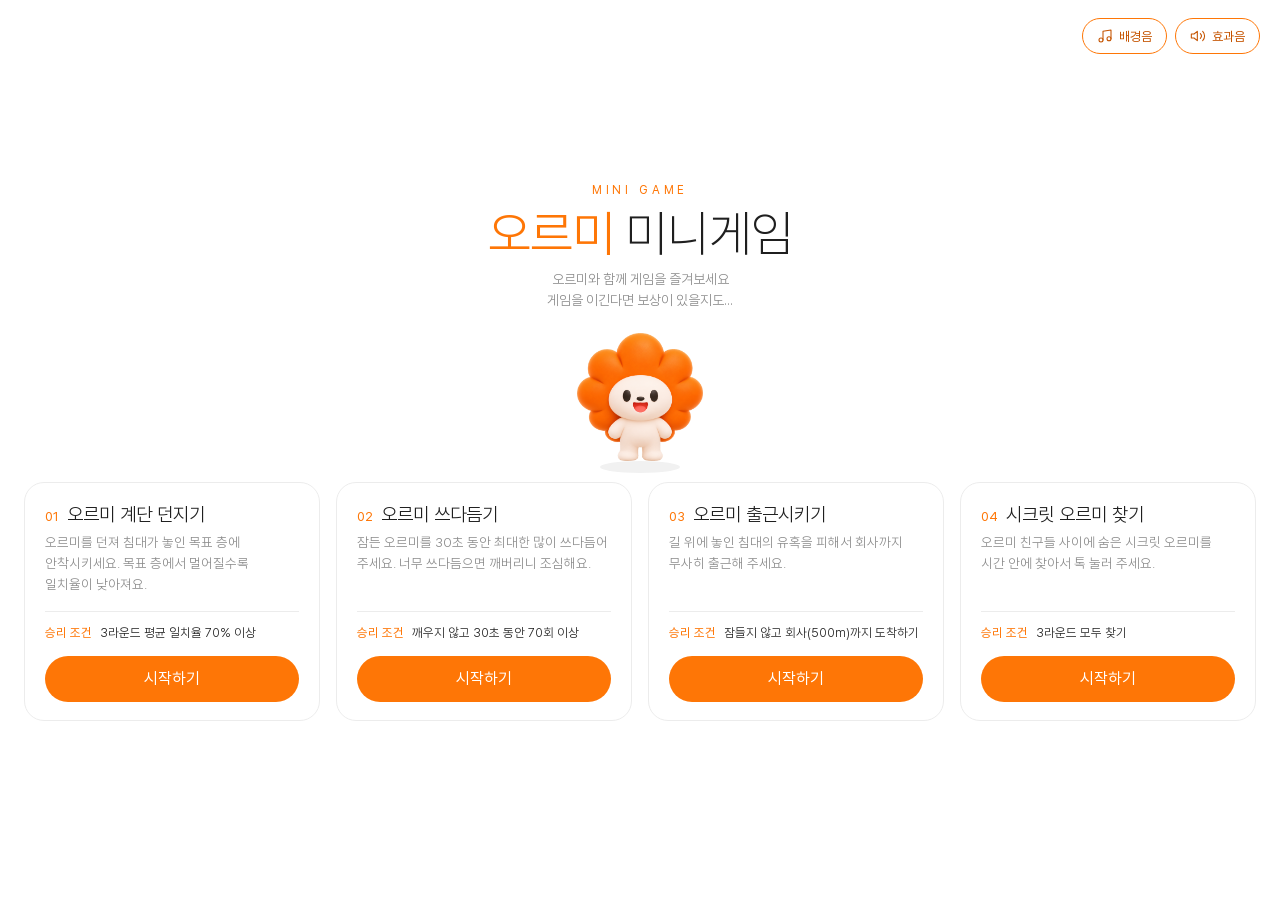
==== commit b0857938: "Add files via upload" ====
--- a/index.html
+++ b/index.html
@@ -28,45 +28,25 @@
   <div class="cards">
     <div class="card">
       <div class="card-top"><span class="card-no">01</span><h2 class="card-title">오르미 계단 던지기</h2></div>
-      <p class="card-desc">오르미를 던져 침대가 놓인 목표 층에 안착시키세요.<br>목표 층에서 멀어질수록 일치율이 낮아져요.</p>
-      <ul class="how">
-        <li><span>1</span>목표 층에 떨어지면 일치율 100%예요</li>
-        <li><span>2</span>오르미를 누른 채 뒤로 당겼다가 놓아요</li>
-        <li><span>3</span>3번 던진 평균 일치율이 최종 점수예요</li>
-      </ul>
+      <p class="card-desc">오르미를 던져 침대가 놓인 목표 층에 안착시키세요. 목표 층에서 멀어질수록 일치율이 낮아져요.</p>
       <div class="gift"><i>승리 조건</i>3라운드 평균 일치율 70% 이상</div>
       <button class="btn btn-point" id="startBtn">시작하기</button>
     </div>
     <div class="card">
       <div class="card-top"><span class="card-no">02</span><h2 class="card-title">오르미 쓰다듬기</h2></div>
-      <p class="card-desc">잠든 오르미를 30초 동안 최대한 많이 쓰다듬어 주세요.<br>너무 쓰다듬으면 깨버리니 조심해요.</p>
-      <ul class="how">
-        <li><span>1</span>오르미를 누른 채 문지르면 횟수가 올라가요</li>
-        <li><span>2</span>뒤척이기 시작하면 잠깐 손을 멈춰요</li>
-        <li><span>3</span>오르미가 깨면 게임 오버예요</li>
-      </ul>
+      <p class="card-desc">잠든 오르미를 30초 동안 최대한 많이 쓰다듬어 주세요. 너무 쓰다듬으면 깨버리니 조심해요.</p>
       <div class="gift"><i>승리 조건</i>깨우지 않고 30초 동안 70회 이상</div>
       <button class="btn btn-point" id="petStartBtn">시작하기</button>
     </div>
     <div class="card">
       <div class="card-top"><span class="card-no">03</span><h2 class="card-title">오르미 출근시키기</h2></div>
-      <p class="card-desc">길 위에 놓인 침대의 유혹을 피해서<br>회사까지 무사히 출근해 주세요.</p>
-      <ul class="how">
-        <li><span>1</span>← → 키나 화면 왼쪽·오른쪽을 눌러 길을 바꿔요</li>
-        <li><span>2</span>침대·베개·이불·소파에 3번 닿으면 잠들어요</li>
-        <li><span>3</span>오름 로고를 먹으면 졸음이 1칸 줄어요</li>
-      </ul>
+      <p class="card-desc">길 위에 놓인 침대의 유혹을 피해서 회사까지 무사히 출근해 주세요.</p>
       <div class="gift"><i>승리 조건</i>잠들지 않고 회사(500m)까지 도착하기</div>
       <button class="btn btn-point" id="cmStartBtn">시작하기</button>
     </div>
     <div class="card">
       <div class="card-top"><span class="card-no">04</span><h2 class="card-title">시크릿 오르미 찾기</h2></div>
-      <p class="card-desc">오르미 친구들 사이에 숨은 시크릿 오르미를<br>시간 안에 찾아서 톡 눌러 주세요.</p>
-      <ul class="how">
-        <li><span>1</span>갈색 코의 서 있는 오르미를 찾아요</li>
-        <li><span>2</span>라운드마다 18 → 36 → 55마리로 늘어나요</li>
-        <li><span>3</span>다른 오르미를 누르면 그 라운드는 실패예요</li>
-      </ul>
+      <p class="card-desc">오르미 친구들 사이에 숨은 시크릿 오르미를 시간 안에 찾아서 톡 눌러 주세요.</p>
       <div class="gift"><i>승리 조건</i>3라운드 모두 찾기</div>
       <button class="btn btn-point" id="fdStartBtn">시작하기</button>
     </div>
@@ -238,17 +218,6 @@
     <div class="fd-toast" id="fdToast"></div>
     <div class="fd-card" id="fdCard"><p class="rd"></p><p class="tt"></p><p class="ds"></p></div>
 
-    <div class="result" id="fdIntro">
-      <span class="r-badge">찾아야 할 오르미</span>
-      <img class="fd-hero" src="images/find/secret.png" alt="시크릿 오르미">
-      <div class="r-label">갈색 코의 서 있는 오르미예요. 잘 기억해 두세요.</div>
-      <div class="r-floors fd-rules">
-        <div><small>라운드</small><b>3번</b></div>
-        <div><small>틀리면</small><b>그 라운드 실패</b></div>
-      </div>
-      <button class="btn btn-point" id="fdGo">시작하기</button>
-    </div>
-
     <div class="result" id="fdResult">
       <span class="r-badge" id="fdBadge">결과</span>
       <div class="r-pct"><span id="fdCount">0</span><em>/ 3</em></div>
@@ -266,7 +235,22 @@
   </div>
 </section>
 
+<!-- 게임 방법 모달 -->
+<div class="howto" id="howto" role="dialog" aria-modal="true" aria-labelledby="howtoTitle">
+  <div class="howto-card">
+    <span class="r-badge">게임 방법</span>
+    <h2 class="howto-title"><span class="card-no" id="howtoNo">01</span><span id="howtoTitle">게임</span></h2>
+    <img class="howto-img" id="howtoImg" alt="찾아야 할 오르미" hidden>
+    <p class="howto-note" id="howtoNote" hidden></p>
+    <ol class="how howto-steps" id="howtoSteps"></ol>
+    <div class="gift"><i>승리 조건</i><span id="howtoWin"></span></div>
+    <button class="btn btn-point" id="howtoGo">시작하기</button>
+    <button class="howto-exit" id="howtoExit">처음으로</button>
+  </div>
+</div>
+
 <script src="js/sound.js"></script>
+<script src="js/howto.js"></script>
 <script src="js/stairs.js"></script>
 <script src="js/pet.js"></script>
 <script src="js/commute.js"></script>
--- a/css/style.css
+++ b/css/style.css
@@ -300,3 +300,24 @@
 /* 잠꼬대 말풍선 꼬리: 오른쪽 아래(오르미 얼굴 쪽)를 가리킴 */
 .talk::after{content:"";position:absolute;right:10px;bottom:-6px;width:10px;height:10px;background:#fff;
   border-right:1px solid var(--line);border-bottom:1px solid var(--line);transform:skewX(-30deg) rotate(45deg);border-radius:0 0 3px 0}
+
+/* ---------- 게임 방법 모달 ---------- */
+.howto{position:fixed;inset:0;z-index:9000;display:none;align-items:center;justify-content:center;padding:20px;background:rgba(255,255,255,.72);-webkit-backdrop-filter:blur(3px);backdrop-filter:blur(3px)}
+.howto.on{display:flex;animation:howIn .22s ease-out}
+.howto-card{width:min(420px,100%);max-height:100%;overflow:auto;background:#fff;border:1px solid var(--line);border-radius:24px;padding:26px 28px 18px;box-shadow:0 20px 60px rgba(0,0,0,.08);text-align:center;animation:howUp .28s cubic-bezier(.2,.9,.3,1.1)}
+.howto-title{margin-top:12px;font-size:24px;font-weight:300;display:flex;align-items:baseline;justify-content:center;gap:10px}
+.howto-img{display:block;width:110px;margin:14px auto 4px;animation:bob 2.6s ease-in-out infinite}
+.howto-note{font-size:13px;color:#C55400;margin-top:4px}
+.howto-steps{text-align:left;margin:18px 0 16px}
+.howto .gift{justify-content:center;margin:0 0 18px}
+.howto-exit{margin-top:8px;font-size:14px;color:var(--sub);padding:8px 12px}
+.howto-exit:hover{color:var(--ink)}
+@keyframes howIn{from{opacity:0}}
+@keyframes howUp{from{opacity:0;transform:translateY(14px) scale(.97)}}
+
+[hidden]{display:none!important}
+/* 시작 페이지 카드: 설명 아래 여백, 승리 조건·버튼은 카드 아래쪽에 맞춰 정렬 */
+#home .card-desc{margin-bottom:16px}
+#home .gift{margin:auto 0 14px}
+#home .card .btn{margin-top:0}
+.howto-img.silhouette{filter:brightness(0)}
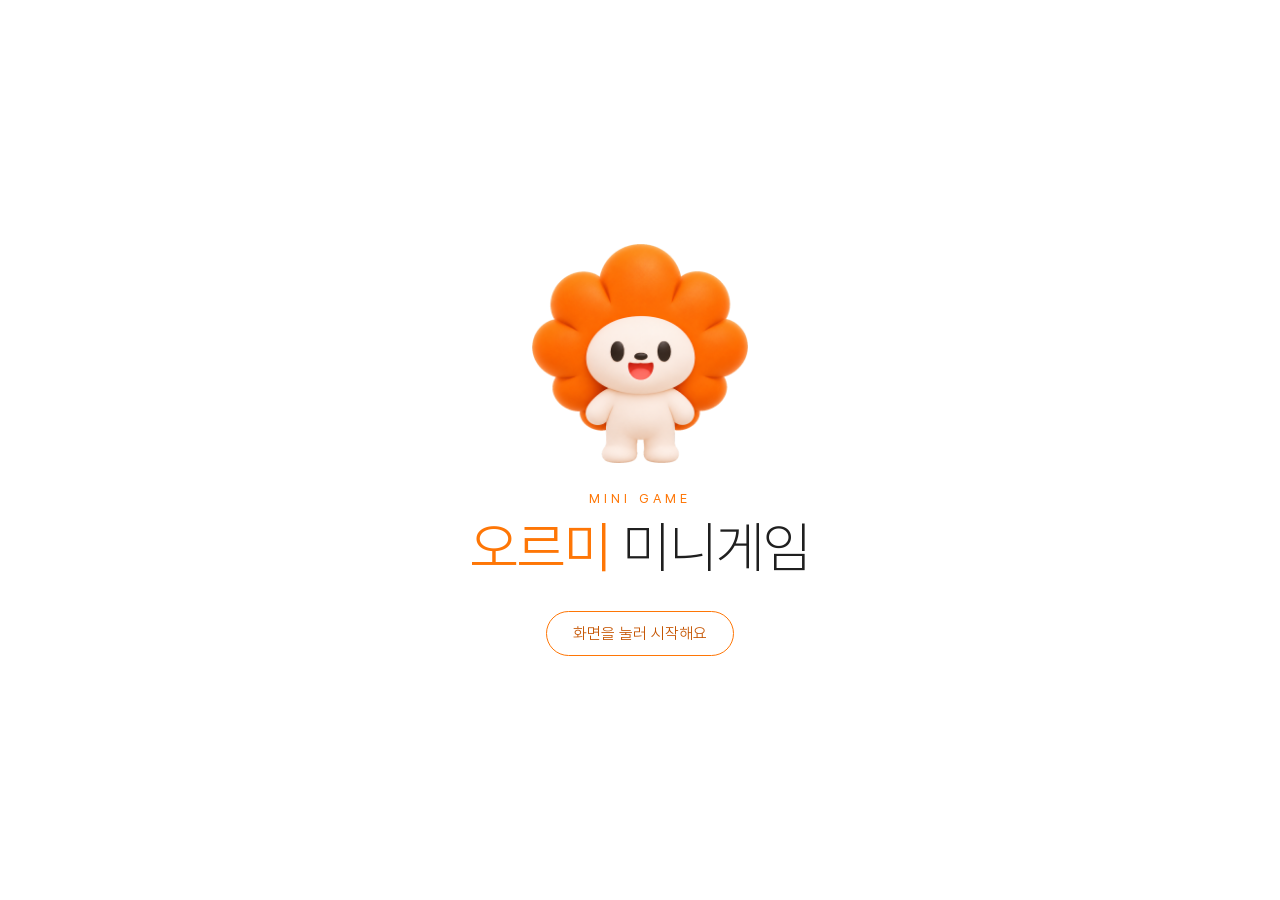
==== commit d7e3f261: "Add files via upload" ====
--- a/index.html
+++ b/index.html
@@ -28,13 +28,13 @@
   <div class="cards">
     <div class="card">
       <div class="card-top"><span class="card-no">01</span><h2 class="card-title">오르미 계단 던지기</h2></div>
-      <p class="card-desc">오르미를 던져 침대가 놓인 목표 층에 안착시키세요. 목표 층에서 멀어질수록 일치율이 낮아져요.</p>
+      <p class="card-desc">오르미를 던져 침대가 놓인 목표 층에 안착시키세요.<br>목표 층에서 멀어질수록 일치율이 낮아져요.</p>
       <div class="gift"><i>승리 조건</i>3라운드 평균 일치율 70% 이상</div>
       <button class="btn btn-point" id="startBtn">시작하기</button>
     </div>
     <div class="card">
       <div class="card-top"><span class="card-no">02</span><h2 class="card-title">오르미 쓰다듬기</h2></div>
-      <p class="card-desc">잠든 오르미를 30초 동안 최대한 많이 쓰다듬어 주세요. 너무 쓰다듬으면 깨버리니 조심해요.</p>
+      <p class="card-desc">잠든 오르미를 30초 동안 최대한 많이 쓰다듬어 주세요.<br>너무 쓰다듬으면 깨버리니 조심해요.</p>
       <div class="gift"><i>승리 조건</i>깨우지 않고 30초 동안 70회 이상</div>
       <button class="btn btn-point" id="petStartBtn">시작하기</button>
     </div>
@@ -201,16 +201,19 @@
 
 <!-- 시크릿 오르미 찾기 -->
 <section id="find" class="screen">
-  <header class="topbar">
-    <div class="fd-left">
-      <button class="back" id="fdBack" aria-label="처음으로">
-        <svg width="18" height="18" viewBox="0 0 24 24" fill="none" stroke="currentColor" stroke-width="1.5" stroke-linecap="round" stroke-linejoin="round"><path d="M15 18l-6-6 6-6"/></svg>
-        <span>처음으로</span>
-      </button>
-      <div class="fd-mission"><img src="images/find/secret.png" alt=""><span>이 오르미를 찾아요</span></div>
-    </div>
-    <div class="pill"><small>라운드</small><strong id="fdRound">1</strong><span>/ 3</span><div class="fd-dots" id="fdDots"></div></div>
-    <div class="clock" id="fdClock"><b id="fdSec">20</b> 초</div>
+  <header class="topbar fd-top">
+    <button class="back" id="fdBack" aria-label="처음으로">
+      <svg width="18" height="18" viewBox="0 0 24 24" fill="none" stroke="currentColor" stroke-width="1.5" stroke-linecap="round" stroke-linejoin="round"><path d="M15 18l-6-6 6-6"/></svg>
+      <span>처음으로</span>
+    </button>
+    <div class="fd-mission">
+      <span class="fd-sil"><img src="images/find/secret.png" alt="찾아야 할 오르미 실루엣"></span>
+      <span class="fd-mtext"><small>MISSION</small><b>이 오르미를 찾아요</b></span>
+    </div>
+    <div class="fd-right">
+      <div class="fd-round"><small>라운드</small><strong id="fdRound">1</strong><span>/ 3</span><div class="fd-dots" id="fdDots"></div></div>
+      <div class="clock" id="fdClock"><b id="fdSec">20</b> 초</div>
+    </div>
   </header>
   <div class="timebar"><i id="fdBar"></i></div>
   <div class="fd-stage" id="fdStage">
@@ -234,6 +237,14 @@
     </div>
   </div>
 </section>
+
+<!-- 첫 진입 화면: 브라우저는 한 번 눌러야 소리를 허락하므로, 누르는 순간 배경음이 시작됨 -->
+<div class="splash" id="splash" role="button" tabindex="0" aria-label="화면을 눌러 시작하기">
+  <img src="images/oreumi-main.png" alt="">
+  <p class="splash-eyebrow">MINI GAME</p>
+  <h1 class="splash-title"><b>오르미</b> 미니게임</h1>
+  <p class="splash-tap">화면을 눌러 시작해요</p>
+</div>
 
 <!-- 게임 방법 모달 -->
 <div class="howto" id="howto" role="dialog" aria-modal="true" aria-labelledby="howtoTitle">
--- a/css/style.css
+++ b/css/style.css
@@ -151,7 +151,7 @@
 .mark.on{opacity:1;transform:translate(-50%,0) scale(1);animation:markShake .35s ease-in-out infinite}
 .mark.big{font-size:clamp(56px,8vw,88px);top:-26%;animation:none}
 @keyframes markShake{0%,100%{rotate:-6deg}50%{rotate:6deg}}
-.talk{position:absolute;left:12%;top:2%;font-size:16px;padding:8px 14px;border:1px solid var(--line);border-radius:16px 16px 4px 16px;background:#fff;
+.talk{position:absolute;left:12%;top:2%;font-size:16px;padding:8px 14px;border:1px solid var(--line);border-radius:16px;background:#fff;
   opacity:0;transform:translateY(6px);transition:opacity .2s, transform .2s;white-space:nowrap}
 .talk.on{opacity:1;transform:translateY(0)}
 
@@ -267,7 +267,6 @@
 @keyframes fdRise{0%{opacity:0;margin-top:10px}20%{opacity:1;margin-top:0}100%{opacity:0;margin-top:-40px}}
 @keyframes fdFade{from{opacity:0}}
 @keyframes fdBeat{0%,100%{transform:scale(1)}50%{transform:scale(1.12)}}
-@media (max-width:820px){.fd-mission span{display:none}.fd-mission{padding:4px 6px}}
 @media (max-width:700px){.fd-dots{display:none}}
 
 /* ---------- 소리 설정 버튼 (시작 페이지) ---------- */
@@ -295,10 +294,9 @@
 #home .card .btn{height:46px;font-size:16px}
 @media (max-width:999px){#home .cards{grid-template-columns:repeat(2,minmax(0,1fr));max-width:760px}}
 @media (max-width:560px){#home .cards{grid-template-columns:1fr}}
-#home .card-desc br{display:none}
 
 /* 잠꼬대 말풍선 꼬리: 오른쪽 아래(오르미 얼굴 쪽)를 가리킴 */
-.talk::after{content:"";position:absolute;right:10px;bottom:-6px;width:10px;height:10px;background:#fff;
+.talk::after{content:"";position:absolute;right:20px;bottom:-6px;width:10px;height:10px;background:#fff;
   border-right:1px solid var(--line);border-bottom:1px solid var(--line);transform:skewX(-30deg) rotate(45deg);border-radius:0 0 3px 0}
 
 /* ---------- 게임 방법 모달 ---------- */
@@ -306,7 +304,7 @@
 .howto.on{display:flex;animation:howIn .22s ease-out}
 .howto-card{width:min(420px,100%);max-height:100%;overflow:auto;background:#fff;border:1px solid var(--line);border-radius:24px;padding:26px 28px 18px;box-shadow:0 20px 60px rgba(0,0,0,.08);text-align:center;animation:howUp .28s cubic-bezier(.2,.9,.3,1.1)}
 .howto-title{margin-top:12px;font-size:24px;font-weight:300;display:flex;align-items:baseline;justify-content:center;gap:10px}
-.howto-img{display:block;width:110px;margin:14px auto 4px;animation:bob 2.6s ease-in-out infinite}
+.howto-img{display:block;width:110px;margin:14px auto 4px}
 .howto-note{font-size:13px;color:#C55400;margin-top:4px}
 .howto-steps{text-align:left;margin:18px 0 16px}
 .howto .gift{justify-content:center;margin:0 0 18px}
@@ -321,3 +319,32 @@
 #home .gift{margin:auto 0 14px}
 #home .card .btn{margin-top:0}
 .howto-img.silhouette{filter:brightness(0)}
+
+/* 문장이 끝나면 줄바꿈 (스크립트에서 넣는 안내 문구) */
+.r-goal{white-space:pre-line;line-height:1.55}
+
+/* ---------- 04 시크릿 오르미 찾기: 상단 바 (찾을 오르미를 가운데 크게) ---------- */
+.fd-top{height:92px}
+.fd-mission{justify-self:center;display:flex;align-items:center;gap:12px;padding:6px 22px 6px 6px;border:1.5px solid var(--point);border-radius:999px;background:#fff;color:var(--ink);font-size:inherit}
+.fd-sil{width:60px;height:60px;border-radius:50%;background:var(--point-soft);display:grid;place-items:center;flex:none}
+.fd-sil img{width:46px;height:52px;object-fit:contain;filter:brightness(0)}
+.fd-mtext{display:flex;flex-direction:column;line-height:1.25;text-align:left}
+.fd-mtext small{font-size:11px;letter-spacing:.18em;color:#C55400;font-weight:400}
+.fd-mtext b{font-size:clamp(16px,2vw,20px);font-weight:400;white-space:nowrap}
+.fd-right{justify-self:end;display:flex;align-items:center;gap:18px}
+.fd-round{display:flex;align-items:baseline;gap:6px;font-size:14px;color:var(--sub)}
+.fd-round small{font-size:13px;color:#C55400;font-weight:400}
+.fd-round strong{font-size:22px;font-weight:300;color:var(--ink)}
+@media (max-width:860px){.fd-top .back span{display:none}.fd-mtext small{display:none}.fd-right{gap:10px}.fd-round small{display:none}}
+@media (max-width:700px){.fd-sil{width:48px;height:48px}.fd-sil img{width:36px;height:42px}.fd-mission{padding:4px 14px 4px 4px}}
+
+/* ---------- 첫 진입 화면 ---------- */
+.splash{position:fixed;inset:0;z-index:9500;background:#fff;display:flex;flex-direction:column;align-items:center;justify-content:center;cursor:pointer;transition:opacity .4s}
+.splash.off{opacity:0;pointer-events:none}
+.splash img{width:clamp(140px,24vh,240px);animation:bob 2.6s ease-in-out infinite}
+.splash-eyebrow{margin-top:28px;font-size:13px;letter-spacing:.32em;color:var(--point);font-weight:400}
+.splash-title{margin-top:8px;font-size:clamp(34px,5vw,56px);font-weight:200;letter-spacing:-.02em}
+.splash-title b{font-weight:300;color:var(--point)}
+.splash-tap{margin-top:30px;font-size:16px;color:#C55400;border:1px solid var(--point);border-radius:999px;padding:12px 26px;animation:tapPulse 1.6s ease-in-out infinite}
+@keyframes tapPulse{0%,100%{transform:scale(1);opacity:1}50%{transform:scale(1.05);opacity:.75}}
+#home .gift{flex-direction:column;align-items:flex-start;gap:2px}
